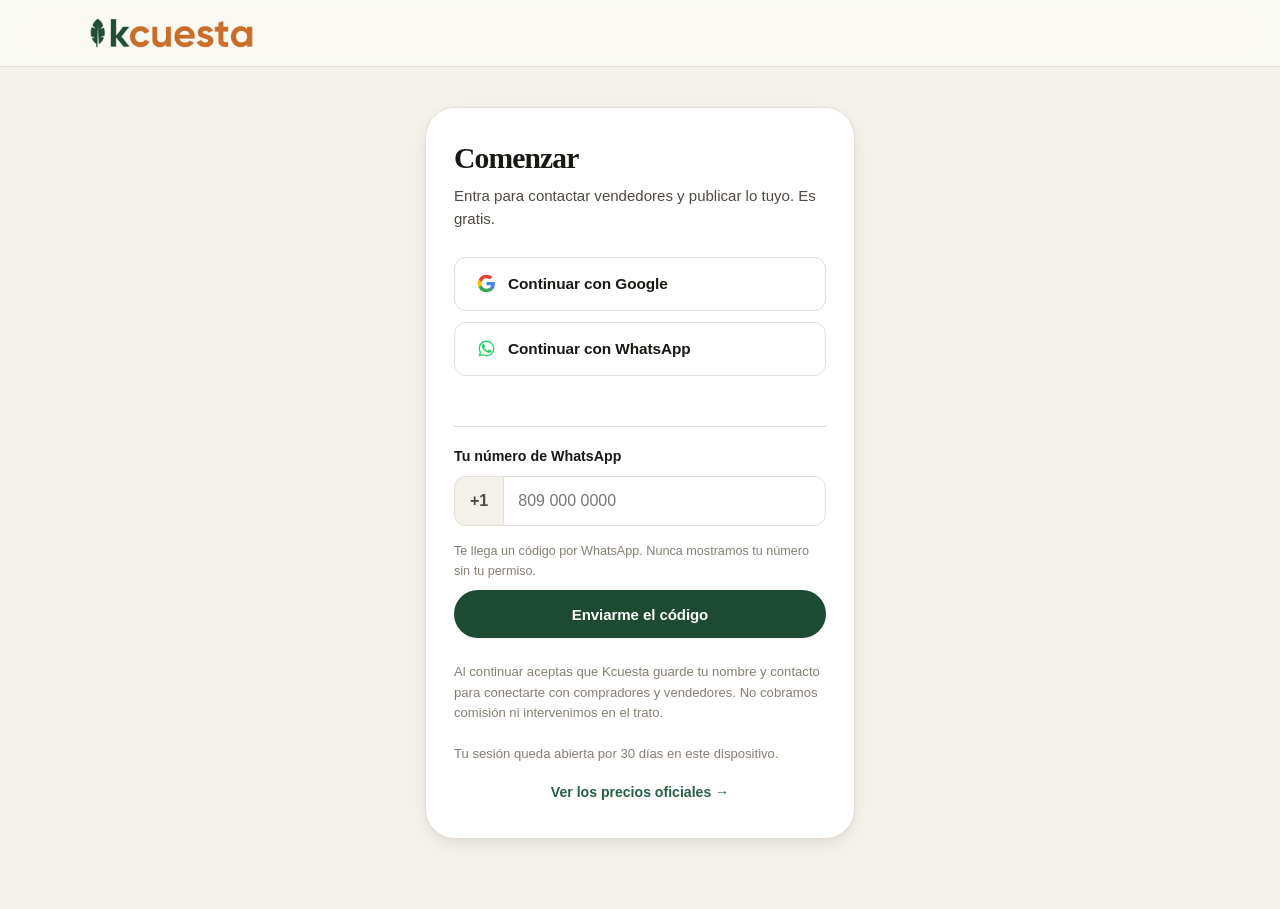
==== entrar.html @ c72ada1c "Quitar la insignia "Mejor precio", notas de estado y portada con el nuevo look INSIGNIA Fuera antes " ====
<!DOCTYPE html>
<html lang="es-DO">
<head>
<meta charset="utf-8">
<meta name="viewport" content="width=device-width, initial-scale=1">
<title>Entrar — Kcuesta</title>
<meta name="description" content="Entra a Kcuesta con Google o con tu WhatsApp.">
<meta name="robots" content="noindex">
<link rel="icon" type="image/png" sizes="32x32" href="assets/brand/icono-32.png">
<link rel="icon" type="image/png" sizes="192x192" href="assets/brand/icono-192.png">
<link rel="apple-touch-icon" sizes="180x180" href="assets/brand/icono-180.png">
<link rel="manifest" href="manifest.json">
<meta name="theme-color" content="#1D4A33">
<meta property="og:image" content="https://kcuesta.com/assets/brand/og.jpg">
<meta property="og:image:width" content="1200">
<meta property="og:image:height" content="630">
<meta property="og:url" content="https://kcuesta.com/">
<meta name="twitter:card" content="summary_large_image">
<link rel="stylesheet" href="assets/css/kcuesta.css?v=5">
</head>
<body class="pag-entrar">

<header class="barra">
  <div class="env barra-in">
    <a href="index.html" class="marca"><img src="assets/brand/logo.png" alt="Kcuesta" width="168" height="34"></a>
  </div>
</header>

<main class="entrar-env">

  <div class="entrar-caja">
    <h1>Comenzar</h1>
    <p class="entrar-sub">Entra para contactar vendedores y publicar lo tuyo. Es gratis.</p>

    <div class="entrar-botones">
      <button class="boton prov prov-google" id="btn-google">
        <svg viewBox="0 0 24 24" width="19" height="19" aria-hidden="true">
          <path fill="#4285F4" d="M22.56 12.25c0-.78-.07-1.53-.2-2.25H12v4.26h5.92a5.06 5.06 0 0 1-2.2 3.32v2.76h3.57c2.08-1.92 3.27-4.74 3.27-8.09z"/>
          <path fill="#34A853" d="M12 23c2.97 0 5.46-.98 7.28-2.66l-3.57-2.76c-.98.66-2.23 1.06-3.71 1.06-2.86 0-5.29-1.93-6.16-4.53H2.18v2.84A11 11 0 0 0 12 23z"/>
          <path fill="#FBBC05" d="M5.84 14.11a6.6 6.6 0 0 1 0-4.22V7.05H2.18a11 11 0 0 0 0 9.9l3.66-2.84z"/>
          <path fill="#EA4335" d="M12 5.38c1.62 0 3.06.56 4.21 1.64l3.15-3.15C17.45 2.09 14.97 1 12 1 7.7 1 3.99 3.47 2.18 7.05l3.66 2.84C6.71 7.31 9.14 5.38 12 5.38z"/>
        </svg>
        Continuar con Google
      </button>

      <button class="boton prov prov-wa" id="btn-wa">
        <svg viewBox="0 0 24 24" width="19" height="19" aria-hidden="true" fill="#25D366">
          <path d="M17.47 14.38c-.3-.15-1.75-.86-2.02-.96-.27-.1-.47-.15-.67.15-.2.3-.77.96-.94 1.16-.17.2-.35.22-.64.07-.3-.15-1.25-.46-2.38-1.47-.88-.78-1.47-1.75-1.65-2.05-.17-.3-.02-.46.13-.6.13-.14.3-.35.45-.52.15-.17.2-.3.3-.5.1-.2.05-.37-.02-.52-.08-.15-.67-1.6-.92-2.2-.24-.58-.49-.5-.67-.51h-.57c-.2 0-.52.07-.79.37-.27.3-1.04 1.01-1.04 2.470 0 1.45 1.06 2.86 1.21 3.06.15.2 2.1 3.2 5.08 4.49.71.3 1.26.49 1.69.63.71.22 1.36.19 1.87.12.57-.09 1.75-.72 2-1.41.25-.7.25-1.29.17-1.42-.07-.13-.27-.2-.57-.35z"/>
          <path d="M12.04 2C6.58 2 2.13 6.45 2.13 11.91c0 1.75.46 3.46 1.32 4.96L2 22l5.25-1.38a9.86 9.86 0 0 0 4.79 1.22h.01c5.46 0 9.91-4.45 9.91-9.91 0-2.65-1.03-5.14-2.9-7.01A9.82 9.82 0 0 0 12.04 2zm0 18.13h-.01a8.2 8.2 0 0 1-4.18-1.15l-.3-.18-3.12.82.83-3.04-.2-.31a8.19 8.19 0 0 1-1.26-4.36c0-4.54 3.7-8.23 8.24-8.23a8.18 8.18 0 0 1 5.82 2.41 8.18 8.18 0 0 1 2.41 5.83c0 4.54-3.7 8.23-8.23 8.23z"/>
        </svg>
        Continuar con WhatsApp
      </button>
    </div>

    <p class="entrar-estado" id="estado" role="status"></p>

    <!-- Paso 2: número (solo aparece si WhatsApp está habilitado) -->
    <form class="wa-paso" id="wa-paso" hidden>
      <label for="wa-num">Tu número de WhatsApp</label>
      <div class="wa-num">
        <span class="wa-pre">+1</span>
        <input type="tel" id="wa-num" inputmode="tel" placeholder="809 000 0000" autocomplete="tel">
      </div>
      <p class="ayuda">Te llega un código por WhatsApp. Nunca mostramos tu número sin tu permiso.</p>
      <button class="boton" type="submit">Enviarme el código</button>
    </form>

    <p class="entrar-legal silencio">
      Al continuar aceptas que Kcuesta guarde tu nombre y contacto para conectarte con
      compradores y vendedores. No cobramos comisión ni intervenimos en el trato.
      <br><br>
      Tu sesión queda abierta por 30 días en este dispositivo.
    </p>

    <p class="entrar-volver">
      <a href="precios.html">Ver los precios oficiales →</a>
    </p>
  </div>

</main>

<script src="assets/js/config.js?v=5"></script>
<script src="assets/js/auth.js?v=5"></script>
</body>
</html>
---- assets/css/kcuesta.css ----
/* ============================================================
   Kcuesta — sistema de diseño
   Claro y terroso. Verde y naranja, como la marca.
   Mobile-first. Sin dependencias ni fuentes remotas:
   la página tiene que abrir a 384 Kbps.
   ============================================================ */

:root {
  /* --- Verdes: bosque cálido, no verde de gobierno --- */
  --verde-950: #10281C;
  --verde-900: #163826;
  --verde-800: #1D4A33;
  --verde-700: #256045;
  --verde-600: #2F7A57;
  --verde-500: #479C71;
  --verde-200: #BFE0CD;
  --verde-100: #DCEFE4;
  --verde-50:  #EFF7F1;

  /* --- Naranja de la marca: barro cocido, cálido --- */
  --naranja-700: #A8511A;
  --naranja-600: #C86A22;
  --naranja-500: #E2822F;
  --naranja-300: #F3BC85;
  --naranja-100: #FBEBD9;
  --naranja-50:  #FDF5EC;

  /* --- Tierra / neutros cálidos (nada de gris azulado) --- */
  --hueso:   #FBFAF6;
  --arena:   #F4F1EA;
  --arena-2: #EAE5DA;
  --linea:   #E4DFD3;
  --linea-2: #D6CFBF;
  --tinta:   #1A1814;
  --tinta-2: #4E4941;
  --tinta-3: #857E72;

  /* --- Señales de precio --- */
  --sube: #B4402F;   --sube-bg: #FBEAE7;
  --baja: #26794F;   --baja-bg: #E4F2EA;
  --neutro: #7A736A; --neutro-bg: #F0ECE4;

  --fondo: var(--hueso);
  --carta: #FFFFFF;

  /* --- Radios y sombras: suaves, profundidad por capas --- */
  --r-xs: 8px;  --r-sm: 12px;  --r: 16px;  --r-lg: 22px;  --r-xl: 30px;
  --s-1: 0 1px 2px rgba(26,24,20,.05), 0 1px 3px rgba(26,24,20,.04);
  --s-2: 0 2px 4px rgba(26,24,20,.04), 0 6px 16px rgba(26,24,20,.06);
  --s-3: 0 4px 8px rgba(26,24,20,.05), 0 16px 40px rgba(26,24,20,.10);

  /* --- Tipografía: serif de sistema para títulos, cálida y sin descargas --- */
  --display: ui-serif, 'Iowan Old Style', 'Palatino Linotype', Palatino, Georgia, serif;
  --texto: -apple-system, BlinkMacSystemFont, 'Segoe UI', Roboto, 'Helvetica Neue', Arial, sans-serif;

  --ancho: 1180px;
}

* { box-sizing: border-box; }
html { -webkit-text-size-adjust: 100%; scroll-behavior: smooth; }

body {
  margin: 0;
  font-family: var(--texto);
  background: var(--fondo);
  color: var(--tinta);
  font-size: 16px;
  line-height: 1.55;
  -webkit-font-smoothing: antialiased;
  -moz-osx-font-smoothing: grayscale;
}

img { max-width: 100%; display: block; }
a { color: inherit; }
::selection { background: var(--naranja-100); }

/* El relleno lateral vive en una variable para que los carruseles que
   sangran hasta el borde (las pastillas del mercado) lo compensen exacto
   en cualquier ancho, sin repetir el número en cada media query. */
:root { --env-pad: 20px; }
@media (min-width: 760px) { :root { --env-pad: 32px; } }

.env { width: 100%; max-width: var(--ancho); margin: 0 auto;
  padding: 0 var(--env-pad); }

/* ---------- Tipografía ---------- */
h1, h2, h3 { font-family: var(--display); font-weight: 600; line-height: 1.12;
  letter-spacing: -.018em; margin: 0 0 .45em; }
h1 { font-size: clamp(2.1rem, 6.4vw, 3.9rem); letter-spacing: -.03em; }
h2 { font-size: clamp(1.4rem, 3.6vw, 2.15rem); }
h3 { font-size: 1.08rem; font-family: var(--texto); font-weight: 700; letter-spacing: -.01em; }
h4 { font-family: var(--texto); font-weight: 700; font-size: .95rem; margin: 0 0 .4em; }
p  { margin: 0 0 1em; }
.silencio { color: var(--tinta-3); font-size: .82rem; line-height: 1.5; }
.cifra { font-variant-numeric: tabular-nums; font-feature-settings: 'tnum'; }
.sobretitulo { font-family: var(--texto); text-transform: uppercase; letter-spacing: .13em;
  font-size: .7rem; font-weight: 750; color: var(--verde-600); margin: 0 0 12px; }

/* ---------- Botones ---------- */
.boton {
  display: inline-flex; align-items: center; justify-content: center; gap: 8px;
  min-height: 48px; padding: 0 22px;
  border-radius: 999px; border: 1.5px solid transparent;
  font-family: var(--texto); font-size: .94rem; font-weight: 650; letter-spacing: -.005em;
  cursor: pointer; text-decoration: none; width: 100%;
  background: var(--verde-800); color: #fff;
  transition: transform .14s ease, box-shadow .14s ease, background .14s ease;
  box-shadow: var(--s-1);
}
.boton:hover { background: var(--verde-700); transform: translateY(-1px); box-shadow: var(--s-2); }
.boton:active { transform: translateY(0); }
.boton.fantasma { background: transparent; color: var(--verde-800);
  border-color: var(--linea-2); box-shadow: none; }
.boton.fantasma:hover { background: var(--carta); border-color: var(--verde-500); }
.boton.naranja { background: var(--naranja-600); }
.boton.naranja:hover { background: var(--naranja-700); }
.boton.grande { min-height: 56px; font-size: 1.02rem; padding: 0 34px; }

/* ---------- Cabecera ---------- */
.barra {
  position: sticky; top: 0; z-index: 50;
  background: rgba(251,250,246,.82);
  backdrop-filter: saturate(180%) blur(14px);
  -webkit-backdrop-filter: saturate(180%) blur(14px);
  border-bottom: 1px solid var(--linea);
}
.barra-in { display: flex; align-items: center; gap: 18px; height: 66px; }
/* La marca ahora es imagen; se escala por altura para no deformarse */
.marca { display: flex; align-items: center; text-decoration: none; flex: 0 0 auto; }
.marca img { height: 30px; width: auto; display: block; }
@media (min-width: 760px) { .marca img { height: 34px; } }
@media (max-width: 340px) { .marca img { height: 26px; } }
.nav-esc { display: none; gap: 24px; margin-left: 10px; }
.nav-esc a { text-decoration: none; font-size: .92rem; font-weight: 550; color: var(--tinta-2);
  padding: 6px 0; border-bottom: 2px solid transparent; }
.nav-esc a.on, .nav-esc a:hover { color: var(--verde-800); border-bottom-color: var(--naranja-500); }
.btn-pub, .btn-entrar { display: inline-flex; width: auto; margin-left: auto;
  min-height: 44px; padding: 0 20px; font-size: .89rem; }
@media (min-width: 880px) { .nav-esc { display: flex; } }

/* ---------- Sesión ---------- */
.sesion-env { margin-left: auto; display: flex; align-items: center; }
.sesion-yo { display: flex; align-items: center; gap: 9px; text-decoration: none;
  padding: 5px 14px 5px 5px; border-radius: 999px; border: 1px solid var(--linea);
  background: var(--carta); min-height: 44px; transition: border-color .14s ease; }
.sesion-yo:hover { border-color: var(--verde-500); }
.sesion-ini { width: 32px; height: 32px; border-radius: 50%; flex: 0 0 auto;
  background: linear-gradient(135deg, var(--verde-700), var(--verde-500));
  color: #fff; display: grid; place-items: center; font-weight: 700; font-size: .85rem; }
.sesion-n { font-weight: 600; font-size: .87rem; max-width: 11ch;
  overflow: hidden; text-overflow: ellipsis; white-space: nowrap; }
.salir { font-family: inherit; font-size: .82rem; font-weight: 600; color: var(--tinta-3);
  background: none; border: none; cursor: pointer; padding: 12px 4px; min-height: 44px; }
.salir:hover { color: var(--sube); }

/* ---------- Cintillo de precios ---------- */
.cintillo { background: var(--verde-950); color: #fff; overflow: hidden;
  position: relative; --vel: 60s; }
.cintillo::before, .cintillo::after { content: ''; position: absolute; top: 0; bottom: 0;
  width: 48px; z-index: 2; pointer-events: none; }
.cintillo::before { left: 0;  background: linear-gradient(90deg, var(--verde-950), transparent); }
.cintillo::after  { right: 0; background: linear-gradient(270deg, var(--verde-950), transparent); }
.cintillo-in { display: flex; width: max-content; padding: 11px 0;
  animation: correr var(--vel) linear infinite; will-change: transform; }
.cinta-grupo { display: flex; gap: 30px; padding: 0 15px; }
@keyframes correr { from { transform: translate3d(0,0,0); } to { transform: translate3d(-50%,0,0); } }
.cintillo:hover .cintillo-in, .cintillo:focus-within .cintillo-in,
.cintillo.quieto .cintillo-in { animation-play-state: paused; }
.tick { display: flex; align-items: baseline; gap: 8px; white-space: nowrap; font-size: .82rem; }
.tick b { font-weight: 550; color: rgba(255,255,255,.72); font-size: .78rem; }
.tick .v { font-weight: 700; }
.tick .silencio { color: rgba(255,255,255,.45); font-size: .72rem; }
.tick .d { font-size: .74rem; font-weight: 700; }
.d.up { color: #F5A099; } .d.down { color: #86DDB0; } .d.flat { color: rgba(255,255,255,.4); }

/* ---------- Insignias ---------- */
.chip { display: inline-flex; align-items: center; gap: 5px; padding: 4px 11px;
  border-radius: 999px; font-size: .73rem; font-weight: 650; line-height: 1.5;
  background: var(--neutro-bg); color: var(--neutro); }
.chip.baja { background: var(--baja-bg); color: var(--baja); }
.chip.sube { background: var(--sube-bg); color: var(--sube); }
.chip.verificado { background: var(--verde-100); color: var(--verde-700); }

/* ---------- PORTADA ---------- */
.portada { padding: 40px 0 26px; position: relative; }
.portada-in { display: grid; gap: 40px; grid-template-columns: 1fr; align-items: center; }
@media (min-width: 940px) {
  .portada { padding: 76px 0 66px; }
  .portada-in { grid-template-columns: 1.02fr .98fr; gap: 62px; }
}
.portada h1 { margin-bottom: .24em; }
.portada h1 em { font-style: normal; color: var(--naranja-600); }
.portada-sub { font-size: 1.1rem; color: var(--tinta-2); max-width: 30em; margin: 0 0 30px; }
.portada-acc { display: flex; flex-wrap: wrap; gap: 14px; align-items: center; }
.portada-acc .boton { width: auto; }
.portada-acc-centro { justify-content: center; }
.portada-nota { margin-top: 18px; }
.enlace-suave { font-size: .92rem; font-weight: 600; color: var(--verde-700);
  text-decoration: none; border-bottom: 1.5px solid var(--verde-200); padding-bottom: 2px; }
.enlace-suave:hover { border-bottom-color: var(--verde-600); }

.portada-foto { position: relative; }
.portada-foto img { width: 100%; height: auto; aspect-ratio: 5/4; object-fit: cover;
  border-radius: var(--r-xl); box-shadow: var(--s-3); }
.portada-tarjeta { position: absolute; left: 16px; right: 16px; bottom: -24px;
  background: var(--carta); border: 1px solid var(--linea); border-radius: var(--r);
  padding: 16px 18px; box-shadow: var(--s-3); }
@media (min-width: 620px) { .portada-tarjeta { right: auto; min-width: 300px; left: -20px; } }
.pt-tit { font-weight: 650; font-size: .9rem; color: var(--tinta-2); }
.pt-precio { font-family: var(--display); font-size: 1.8rem; font-weight: 600;
  letter-spacing: -.03em; line-height: 1.1; margin: 3px 0 2px; }
.pt-unidad { font-size: .77rem; color: var(--tinta-3); }
.pt-delta { display: inline-flex; margin-top: 10px; font-size: .8rem; font-weight: 700;
  color: var(--baja); background: var(--baja-bg); padding: 4px 12px; border-radius: 999px; }
.pt-ref { font-size: .74rem; color: var(--tinta-3); margin-top: 8px; }

/* ---------- Tres puntos ---------- */
.tres-puntos { padding: 60px 0; background: var(--arena); border-top: 1px solid var(--linea); }
.tres-col { display: grid; gap: 18px; grid-template-columns: 1fr; }
@media (min-width: 800px) { .tres-col { grid-template-columns: repeat(3, 1fr); gap: 24px; } }
.punto { background: var(--carta); border: 1px solid var(--linea); border-radius: var(--r-lg);
  padding: 28px 26px; box-shadow: var(--s-1); }
.punto-ico { width: 48px; height: 48px; border-radius: 15px; display: grid; place-items: center;
  font-size: 1.4rem; background: var(--verde-50); border: 1px solid var(--verde-100);
  margin-bottom: 16px; }
.punto:nth-child(2) .punto-ico { background: var(--naranja-50); border-color: var(--naranja-100); }
.punto h2 { font-family: var(--texto); font-size: 1.07rem; font-weight: 700;
  letter-spacing: -.01em; margin-bottom: .38em; }
.punto p { font-size: .92rem; color: var(--tinta-2); margin: 0; }

/* ---------- Cierres ---------- */
.cierre-grande { padding: 72px 0 80px; text-align: center; }
.cierre-grande h2 { margin-bottom: .5em; }
.cierre-grande p { color: var(--tinta-2); margin-bottom: 28px; }
.cierre { text-align: center; padding: 48px 20px 42px; margin-top: 38px;
  border-top: 1px solid var(--linea); }
.cierre p { color: var(--tinta-2); max-width: 34em; margin: 0 auto 20px; }
.cierre .boton { margin: 0 auto; width: auto; }

/* ---------- Pie ---------- */
.pie { background: var(--verde-950); color: rgba(255,255,255,.72); padding: 42px 0 48px; }
.pie p { margin: 0 0 10px; font-size: .84rem; }
.pie strong { color: #fff; }
.pie .silencio { color: rgba(255,255,255,.5); }

/* ---------- Filtros ---------- */
.filtros { padding: 22px 0 16px; }

/* Las pastillas siempre se desplazaron de lado, pero con la barra oculta y
   el corte justo en el borde del contenedor parecían texto cortado: en un
   teléfono se leía "Frut…" y "Supermercados…" sin ninguna pista de que
   había más. Dos cambios lo arreglan:

   1. La fila SANGRA hasta el borde de la pantalla, así la última pastilla
      queda mordida a media vista, que es lo que dice "esto sigue".
   2. Un degradado a la derecha, que se apaga solo al llegar al final
      (animation-timeline: scroll, donde esté soportado).

   Sigue siendo una sola línea a propósito: envolverlas apilaba cuatro filas
   de pastillas antes del primer precio. */
.pastillas { display: flex; gap: 9px; overflow-x: auto; padding-bottom: 4px;
  scrollbar-width: none; margin-bottom: 12px;
  margin-inline: calc(-1 * var(--env-pad, 20px));
  padding-inline: var(--env-pad, 20px);
  scroll-padding-inline: var(--env-pad, 20px);
  -webkit-overflow-scrolling: touch; overscroll-behavior-x: contain;
  scroll-snap-type: x proximity;
  -webkit-mask-image: linear-gradient(90deg, #000 calc(100% - 34px), transparent);
          mask-image: linear-gradient(90deg, #000 calc(100% - 34px), transparent);
}
.pastillas > * { scroll-snap-align: start; }
.pastillas::-webkit-scrollbar { display: none; }

/* Cuando todo cabe, el degradado sobra y come el borde de la última
   pastilla. `scroll-driven` lo apaga al final del recorrido. */
@supports (animation-timeline: scroll(x)) {
  .pastillas { animation: destapar-fin linear both;
    animation-timeline: scroll(self inline);
    animation-range: contain; }
  @keyframes destapar-fin {
    to { -webkit-mask-image: linear-gradient(90deg, #000 100%, #000);
                 mask-image: linear-gradient(90deg, #000 100%, #000); }
  }
}

/* De 760px para arriba se envuelven en vez de desplazarse. En un teléfono
   arrastrar de lado es instintivo; con ratón no lo es, y encima la barra va
   oculta — ahí una pastilla cortada no invita a nada, solo parece rota. Y a
   ese ancho sobra sitio para ponerlas todas. */
@media (min-width: 760px) {
  .pastillas { flex-wrap: wrap; overflow: visible; row-gap: 9px;
    margin-inline: 0; padding-inline: 0;
    -webkit-mask-image: none; mask-image: none; animation: none; }
}
.pastilla { flex: 0 0 auto; font-family: inherit; font-size: .87rem; font-weight: 600;
  padding: 10px 18px; min-height: 44px; border-radius: 999px; cursor: pointer;
  border: 1px solid var(--linea); background: var(--carta); color: var(--tinta-2);
  transition: all .14s ease; }
.pastilla:hover { border-color: var(--verde-500); }
.pastilla.on { background: var(--verde-800); border-color: var(--verde-800); color: #fff; }
.filtro-fila { display: flex; align-items: center; flex-wrap: wrap; gap: 12px; row-gap: 10px; }
.cuenta { font-weight: 650; font-size: .92rem; flex: 0 0 auto; }
.filtro-ctrl { min-width: 0; flex: 1 1 auto; }
.filtro-ctrl select { width: 100%; max-width: 100%; min-height: 44px;
  font-family: inherit; font-size: .88rem; font-weight: 600; color: var(--tinta);
  padding: 9px 13px; border: 1px solid var(--linea); border-radius: 999px; background: var(--carta); }
@media (min-width: 540px) { .filtro-ctrl { flex: 0 0 auto; } .filtro-ctrl select { width: auto; } }
.info-chip { font-family: inherit; font-size: .82rem; font-weight: 600; color: var(--tinta-3);
  background: none; border: none; cursor: pointer; padding: 11px 2px; min-height: 44px;
  white-space: nowrap; }
.info-chip:hover { color: var(--verde-700); }

/* ---------- Tarjeta de anuncio ---------- */
.rejilla { display: grid; gap: 20px; grid-template-columns: 1fr; }
@media (min-width: 640px) { .rejilla { grid-template-columns: repeat(2, 1fr); } }
@media (min-width: 1000px) { .rejilla { grid-template-columns: repeat(3, 1fr); } }

.tarjeta { border: 1px solid var(--linea); border-radius: var(--r-lg); background: var(--carta);
  overflow: hidden; display: flex; flex-direction: column; box-shadow: var(--s-1);
  transition: box-shadow .18s ease, transform .18s ease, border-color .18s ease; }
.tarjeta:hover { box-shadow: var(--s-3); transform: translateY(-3px); border-color: var(--linea-2); }
.tarjeta-foto { position: relative; aspect-ratio: 4/3; background: var(--arena); overflow: hidden; }
.tarjeta-foto img { width: 100%; height: 100%; object-fit: cover;
  transition: transform .4s cubic-bezier(.2,.8,.2,1); }
.tarjeta:hover .tarjeta-foto img { transform: scale(1.04); }
.sin-foto { width: 100%; height: 100%; display: grid; place-items: center; background: var(--verde-50); }
.sin-foto span { font-family: var(--display); font-size: 2.8rem; color: var(--verde-500); opacity: .5; }
.flota { position: absolute; left: 12px; top: 12px; z-index: 2;
  background: rgba(255,255,255,.94); backdrop-filter: blur(6px); box-shadow: var(--s-1); }
.flota-d { left: auto; right: 12px; }
.tarjeta-cuerpo { padding: 16px 17px 18px; display: flex; flex-direction: column; gap: 11px; flex: 1; }
.tarjeta-tit { font-weight: 700; font-size: 1.03rem; letter-spacing: -.012em; line-height: 1.3; }
.tarjeta-meta { color: var(--tinta-2); font-size: .85rem; margin-top: 2px; }
.linea-meta { display: flex; flex-direction: column; gap: 4px; font-size: .82rem; color: var(--tinta-2); }

/* Dos niveles de precio */
.ancla { border-top: 1px solid var(--linea); padding-top: 12px; margin-top: auto; }
.nivel { padding: 7px 0; }
.nivel-mayor { border-bottom: 1px dashed var(--linea); padding-bottom: 10px; }
.nivel-et { display: block; font-size: .67rem; font-weight: 750; text-transform: uppercase;
  letter-spacing: .1em; color: var(--tinta-3); margin-bottom: 3px; }
.ancla-precio { display: flex; align-items: baseline; gap: 7px; }
.ancla-precio .n { font-family: var(--display); font-size: 1.62rem; font-weight: 600;
  letter-spacing: -.03em; line-height: 1.1; }
.ancla-precio .u { font-size: .8rem; color: var(--tinta-3); font-weight: 600; }
.delta { display: inline-flex; margin-top: 7px; font-size: .81rem; font-weight: 700;
  padding: 4px 11px; border-radius: 999px; background: var(--neutro-bg); color: var(--neutro); }
.delta.baja { background: var(--baja-bg); color: var(--baja); }
.delta.sube { background: var(--sube-bg); color: var(--sube); }
.nivel-detalle .det-linea { display: flex; align-items: baseline; gap: 6px; flex-wrap: wrap; }
.nivel-detalle .det-linea b { font-size: 1.06rem; font-weight: 700; letter-spacing: -.02em; }
.nivel-detalle .u { font-size: .8rem; color: var(--tinta-3); font-weight: 600; }
.det-sep { color: var(--linea-2); }
.det-min { font-size: .74rem; color: var(--tinta-3); }
.vacio-det .det-linea { font-size: .82rem; }
.ancla-ref { margin-top: 9px; font-size: .75rem; color: var(--tinta-3); }
.entrega { display: flex; flex-wrap: wrap; gap: 6px; }
.vend { border-top: 1px solid var(--linea); padding-top: 11px; }
.vend-n { font-weight: 650; font-size: .89rem; }
.acciones { display: grid; grid-template-columns: 1fr 1fr; gap: 9px; }
.acciones .boton { min-height: 44px; font-size: .87rem; padding: 0 12px; }

/* ---------- Escalera de precios ---------- */
.escalera { background: var(--carta); border: 1px solid var(--linea);
  border-radius: var(--r); padding: 6px 16px; }
.esc-fila { display: flex; justify-content: space-between; align-items: baseline; gap: 12px;
  padding: 11px 0; border-bottom: 1px solid var(--linea); font-size: .89rem; }
.esc-fila:last-of-type { border-bottom: none; }
.esc-fila span { color: var(--tinta-2); }
.esc-fila b { font-variant-numeric: tabular-nums; font-weight: 700; }
.esc-falta { color: var(--sube); background: var(--sube-bg); padding: 3px 11px;
  border-radius: 999px; font-size: .76rem; }
.esc-pie { margin: 12px 0 4px; }

/* ---------- Fuente / procedencia ---------- */
.fuente { display: flex; flex-wrap: wrap; align-items: center; gap: 8px; font-size: .78rem;
  color: var(--tinta-3); padding: 12px 15px; background: var(--arena);
  border: 1px solid var(--linea); border-radius: var(--r-sm); }
.fuente a { color: var(--verde-700); font-weight: 650; }

/* ---------- Aviso de prototipo ---------- */
.aviso-demo { background: var(--naranja-50); border-bottom: 1px solid var(--naranja-100);
  color: var(--naranja-700); font-size: .79rem; text-align: center; padding: 8px 16px; }

/* ---------- Barra inferior móvil ---------- */
.pie-nav { position: fixed; bottom: 0; left: 0; right: 0; z-index: 60; display: flex;
  background: rgba(255,255,255,.96); backdrop-filter: blur(14px);
  border-top: 1px solid var(--linea); padding-bottom: env(safe-area-inset-bottom); }
.pie-nav a { flex: 1; text-align: center; padding: 9px 4px 8px; font-size: .67rem;
  font-weight: 600; color: var(--tinta-3); text-decoration: none; }
.pie-nav a.on { color: var(--verde-800); }
.pie-nav .ico { display: block; font-size: 1.2rem; margin-bottom: 2px; }
@media (min-width: 880px) { .pie-nav { display: none; } }
body.con-pie { padding-bottom: 64px; }
@media (min-width: 880px) { body.con-pie { padding-bottom: 0; } }

/* ---------- Estado vacío ---------- */
.vacio { border: 1.5px dashed var(--linea-2); border-radius: var(--r-lg);
  padding: 38px 24px; text-align: center; background: var(--arena); }

/* ---------- Tarjeta de rubro (comparación de precios) ----------
   Una tarjeta por rubro, no por oferta: 147 ofertas eran 43 rubros y la
   lista plana repetía "Ají" trece veces seguidas.

   La cabecera entera es el control de <summary>, no una flechita: a 56px de
   alto cumple de sobra el mínimo de 24px de la WCAG 2.5.8 y los 44pt de
   Apple, y se alcanza con el pulgar de una mano. La flecha va a la derecha
   pero no es el objetivo tocable.                                          */
.rejilla:has(.rubro) { display: block; }

.rubro { background: var(--carta); border: 1px solid var(--linea);
  border-radius: var(--r-lg); margin-bottom: 10px; overflow: hidden; }
.rubro details > summary { list-style: none; cursor: pointer; }
.rubro details > summary::-webkit-details-marker { display: none; }
.rubro summary:focus-visible { outline: 2px solid var(--verde-600); outline-offset: -2px; }

/* Dos filas: producto + precio arriba, la referencia mayorista a todo el
   ancho abajo. Antes la referencia peleaba por la columna de texto, la
   dejaba en 111px y la cabecera se estiraba a 218px en un teléfono. */
/* El tamaño es un punto medio buscado a propósito: la foto de 52px hacía
   caber muchas tarjetas de un vistazo pero el producto casi no se veía, y
   agrandarla hasta una tarjeta por pantalla mataba la comparación, que es
   para lo que se agrupó. A 68px se distingue el producto y siguen entrando
   cuatro o cinco rubros en un teléfono. */
.rb-cab { display: grid; position: relative;
  grid-template-columns: 68px 1fr auto;
  grid-template-areas: "foto txt precio" "ref ref ref";
  gap: 6px 13px; align-items: center; padding: 14px 16px; min-height: 68px; }
.rb-foto { grid-area: foto; }
.rb-txt { grid-area: txt; }
.rb-precio { grid-area: precio; }
.rb-ref { grid-area: ref; }
.rubro details[open] .rb-cab { border-bottom: 1px solid var(--linea);
  background: var(--verde-50); }

.rb-foto { width: 68px; height: 68px; border-radius: 10px; overflow: hidden;
  background: var(--arena); flex: none; }
.rb-foto img { width: 100%; height: 100%; object-fit: cover; display: block; }
.rb-foto .sin-foto { width: 100%; height: 100%; display: grid; place-items: center;
  font-weight: 800; color: var(--tinta-3); }

.rb-txt { min-width: 0; }
.rb-nom { font-weight: 700; line-height: 1.2; font-size: 1.04rem;
  letter-spacing: -.01em; }
.rb-meta { font-size: .79rem; color: var(--tinta-3); margin-top: 3px; }
.rb-ref { font-size: .74rem; color: var(--tinta-3); margin-top: 3px;
  display: flex; flex-wrap: wrap; gap: 5px; align-items: center; }

/* El signo y la palabra cargan el significado; el color solo refuerza.
   Un "+83%" en rojo tiene que leerse igual sin ver el rojo (WCAG 1.4.1). */
.marca { font-weight: 700; padding: 1px 6px; border-radius: 999px; font-size: .7rem; }
.marca.sube { background: var(--sube-bg); color: var(--sube); }
.marca.baja { background: var(--baja-bg); color: var(--baja); }

.rb-precio { text-align: right; font-weight: 750; line-height: 1.15; white-space: nowrap; }
.rb-precio .cifra { font-size: 1.18rem; letter-spacing: -.02em; }
.rb-u { display: block; font-size: .68rem; color: var(--tinta-3); font-weight: 400; }

/* La flecha se saca del flujo: solo indica estado. El objetivo tocable es
   la cabecera entera, no ella. */
.rb-flecha { position: absolute; right: 10px; bottom: 10px;
  color: var(--tinta-3); font-size: .72rem; transition: transform .15s ease; }
.rubro details[open] .rb-flecha { transform: rotate(180deg); }

.rb-lista { list-style: none; margin: 0; padding: 0; }
.rb-fila { display: grid; grid-template-columns: 1fr auto; gap: 4px 12px;
  padding: 10px 14px; border-bottom: 1px solid var(--linea); align-items: center; }
.rb-fila:last-child { border-bottom: none; }
.rb-cadena { min-width: 0; }
.rb-cadena b { font-size: .87rem; }
.rb-desc { display: block; font-size: .73rem; overflow: hidden;
  text-overflow: ellipsis; white-space: nowrap; }
.rb-cifras { text-align: right; white-space: nowrap; }
.rb-p { font-weight: 700; }
/* Aquí vivía .rb-mejor, la insignia de "Mejor precio". Se quitó a
   propósito: premiar al más barato es la guerra de precios convertida en
   trofeo, y esta misma lista va a traer productores. Ver ESCALA.md.
   La lista sigue ordenada de menor a mayor, así que quien busca el más
   barato lo tiene de primero sin que el sitio premie rebajar. */

/* Entre cadenas la diferencia es de RD$4 a RD$25: en pesos dice algo, en
   porcentaje sería ruido. El % se reserva para el mayorista. */
.rb-dif { display: block; font-size: .68rem; color: var(--tinta-3); }
.rb-ir { grid-column: 1 / -1; justify-self: start; font-size: .78rem;
  color: var(--verde-700); text-decoration: none; font-weight: 650; padding: 2px 0; }
.rb-ir:hover { text-decoration: underline; }
.rb-pie { padding: 9px 14px; font-size: .72rem; background: var(--arena); }

/* En la tarjeta de una sola tienda el enlace va en la cabecera, alineado
   con la referencia mayorista de la segunda fila. */
.rubro-sola .rb-cab { grid-template-areas: "foto txt precio" "ref ref ir"; }
.rubro-sola .rb-ir { grid-area: ir; justify-self: end; }
.pastillas.cadenas { margin-top: 6px; }
.pastilla.chica { font-size: .76rem; padding: 5px 11px; }

@media (min-width: 700px) {
  .rb-fila { grid-template-columns: 1fr auto auto; }
  .rb-ir { grid-column: auto; justify-self: end; }
}

/* ---------- Lista de precios ----------
   Antes era una <table> de siete columnas con min-width:540px dentro de un
   contenedor con overflow-x. En un teléfono eso obliga a arrastrar la tabla
   de lado para leer el precio de supermercado, que es media razón por la que
   alguien entra a esta página.

   Ahora cada rubro es una tarjeta: los cuatro niveles de precio caen en una
   rejilla 2×2 en pantalla chica y se alinean en fila a partir de 760px, de
   modo que en escritorio se sigue leyendo como una tabla. Sin scroll lateral
   en ningún ancho.                                                          */
.lista-precios { border: 1px solid var(--linea); border-radius: var(--r-lg);
  background: var(--carta); overflow: hidden; }

.lp-cab { display: none; }

.lp-fila { padding: 14px 15px; border-bottom: 1px solid var(--linea); }
.lp-fila:last-child { border-bottom: none; }
.lp-fila:hover { background: var(--verde-50); }

.lp-enc { display: flex; align-items: flex-start; justify-content: space-between;
  gap: 10px; margin-bottom: 11px; }
.lp-nom { font-weight: 700; line-height: 1.25; }
.lp-sub { font-size: .78rem; color: var(--tinta-3); margin-top: 2px; }

.lp-niveles { display: grid; grid-template-columns: repeat(2, 1fr); gap: 1px;
  background: var(--linea); border: 1px solid var(--linea);
  border-radius: 8px; overflow: hidden; }
.lp-nivel { background: var(--carta); padding: 8px 10px; min-width: 0; }
.lp-et { display: block; font-size: .62rem; text-transform: uppercase;
  letter-spacing: .08em; color: var(--tinta-3); font-weight: 750; margin-bottom: 2px; }
.lp-val { font-size: .92rem; font-weight: 650; overflow-wrap: anywhere; }
.lp-val .silencio { font-weight: 400; }
.lp-u { display: block; font-size: .7rem; color: var(--tinta-3); font-weight: 400; }

/* El cambio semanal se dibuja dos veces y solo una se muestra: pegado al
   nombre en tarjeta, en su propia columna en fila. Sale más barato que
   mover un nodo con JS al cambiar de ancho. */
.lp-cambio { display: none; }
.lp-cambio-movil { flex: none; }

@media (min-width: 760px) {
  .lp-cab { display: grid; grid-template-columns: 2.1fr repeat(4, 1fr) .85fr;
    gap: 14px; padding: 12px 16px; background: var(--arena);
    border-bottom: 1px solid var(--linea); }
  .lp-cab span { font-size: .68rem; text-transform: uppercase; letter-spacing: .09em;
    color: var(--tinta-3); font-weight: 750; }
  .lp-cab .der { text-align: right; }

  .lp-fila { display: grid; grid-template-columns: 2.1fr repeat(4, 1fr) .85fr;
    gap: 14px; align-items: center; padding: 12px 16px; }
  .lp-enc { display: block; margin: 0; }
  /* display:contents sube las cuatro celdas a la rejilla de la fila, así se
     alinean con el encabezado sin duplicar el marcado por breakpoint. */
  .lp-niveles { display: contents; }
  .lp-nivel { background: none; padding: 0; text-align: right; border: none; }
  .lp-et { display: none; }          /* en fila, el encabezado ya rotula */
  .lp-cambio { display: block; text-align: right; }
  .lp-cambio-movil { display: none; }
}
.nota-metodo { margin: 34px 0; padding: 26px; background: var(--arena);
  border: 1px solid var(--linea); border-radius: var(--r-lg); }
.nota-metodo ul { margin: 0 0 14px; padding-left: 20px; }
.nota-metodo li { color: var(--tinta-2); font-size: .91rem; margin-bottom: 10px; }

/* ---------- Formularios ---------- */
.form { display: flex; flex-direction: column; gap: 20px; margin-bottom: 34px; }
.campo { display: flex; flex-direction: column; }
.campo-fila { display: grid; gap: 20px; grid-template-columns: 1fr; }
@media (min-width: 580px) { .campo-fila { grid-template-columns: 1fr 1fr; } }
.campo label { font-weight: 650; font-size: .9rem; margin-bottom: 7px; }
.campo input, .campo select, .campo textarea {
  font-family: inherit; font-size: 1rem; padding: 12px 14px; min-height: 48px;
  border: 1px solid var(--linea); border-radius: var(--r-sm); background: var(--carta);
  color: var(--tinta); width: 100%; transition: border-color .14s ease, box-shadow .14s ease; }
.campo input:focus, .campo select:focus, .campo textarea:focus {
  outline: none; border-color: var(--verde-500); box-shadow: 0 0 0 3px var(--verde-100); }
.campo input[readonly] { background: var(--arena); color: var(--tinta-2); }
.ayuda { font-size: .79rem; color: var(--tinta-3); margin: 7px 0 0; }
.opciones { display: flex; flex-wrap: wrap; gap: 9px; }
.opcion { font-family: inherit; font-size: .88rem; font-weight: 600; padding: 11px 18px;
  min-height: 44px; border: 1px solid var(--linea); border-radius: 999px;
  background: var(--carta); color: var(--tinta-2); cursor: pointer; transition: all .14s ease; }
.opcion:hover { border-color: var(--verde-500); }
.opcion.on { background: var(--verde-50); border-color: var(--verde-600); color: var(--verde-800); }
.precio-in { display: flex; }
.precio-pre { display: flex; align-items: center; padding: 0 15px; font-weight: 700;
  color: var(--tinta-2); background: var(--arena); border: 1px solid var(--linea);
  border-right: none; border-radius: var(--r-sm) 0 0 var(--r-sm); }
.precio-in input { border-radius: 0 var(--r-sm) var(--r-sm) 0; }
.ancla-vivo { margin-top: 14px; padding: 16px; background: var(--arena);
  border: 1px solid var(--linea); border-radius: var(--r-sm); }
.av-fila { display: flex; justify-content: space-between; align-items: baseline; gap: 12px;
  font-size: .88rem; padding: 4px 0; }
.av-fila span { color: var(--tinta-2); }
.av-delta { font-size: 1.06rem; font-weight: 750; letter-spacing: -.015em; margin-top: 10px;
  color: var(--neutro); }
.av-delta.baja { color: var(--baja); } .av-delta.sube { color: var(--sube); }

/* ---------- Página de entrada ---------- */
.pag-entrar { background: var(--arena); }
.entrar-env { display: grid; place-items: center; padding: 40px 20px 70px; min-height: 74vh; }
.entrar-caja { width: 100%; max-width: 430px; background: var(--carta);
  border: 1px solid var(--linea); border-radius: var(--r-xl); padding: 34px 28px;
  box-shadow: var(--s-2); }
.entrar-caja h1 { font-size: 1.85rem; margin-bottom: .3em; }
.entrar-sub { color: var(--tinta-2); font-size: .94rem; margin: 0 0 26px; }
.entrar-botones { display: grid; gap: 11px; }
.prov { background: var(--carta); color: var(--tinta); border: 1.5px solid var(--linea);
  justify-content: flex-start; gap: 12px; min-height: 54px; font-size: .96rem;
  border-radius: var(--r-sm); box-shadow: none; }
.prov:hover { background: var(--arena); border-color: var(--linea-2); transform: none; }
.prov svg { flex: 0 0 auto; }
.prov-wa:hover { border-color: #25D366; background: #F3FCF6; }
.entrar-estado { font-size: .86rem; color: var(--verde-700); margin: 16px 0 0; min-height: 1.2em; }
.entrar-estado.malo { color: var(--sube); }
.wa-paso { margin-top: 18px; padding-top: 18px; border-top: 1px solid var(--linea);
  display: grid; gap: 9px; }
.wa-paso label { font-weight: 650; font-size: .89rem; }
.wa-num { display: flex; }
.wa-pre { display: flex; align-items: center; padding: 0 15px; font-weight: 700;
  color: var(--tinta-2); background: var(--arena); border: 1px solid var(--linea);
  border-right: none; border-radius: var(--r-sm) 0 0 var(--r-sm); }
.wa-num input { flex: 1; min-width: 0; font-family: inherit; font-size: 1rem; padding: 12px 14px;
  min-height: 50px; border: 1px solid var(--linea); border-radius: 0 var(--r-sm) var(--r-sm) 0; }
.wa-num input:focus { outline: none; border-color: var(--verde-500);
  box-shadow: 0 0 0 3px var(--verde-100); }
.entrar-legal { margin: 24px 0 0; line-height: 1.55; }
.entrar-volver { margin: 18px 0 0; text-align: center; font-size: .88rem; }
.entrar-volver a { color: var(--verde-700); font-weight: 650; text-decoration: none; }

/* ---------- Mi cuenta ---------- */
.pag-perfil { background: var(--arena); }
.perfil-cab { display: flex; align-items: center; gap: 16px; padding: 30px 0 10px; }
.perfil-avatar { width: 62px; height: 62px; border-radius: 50%; flex: 0 0 auto;
  background: linear-gradient(135deg, var(--verde-700), var(--verde-500));
  color: #fff; display: grid; place-items: center; font-size: 1.6rem; font-weight: 700;
  box-shadow: var(--s-1); }
.perfil-cab h1 { font-size: 1.5rem; margin: 0 0 3px; }
.pag-perfil .form { background: var(--carta); border: 1px solid var(--linea);
  border-radius: var(--r-lg); padding: 26px; box-shadow: var(--s-1); }
.aviso-completar { background: var(--naranja-50); border: 1px solid var(--naranja-100);
  color: var(--naranja-700); border-radius: var(--r-sm); padding: 14px 16px;
  font-size: .88rem; margin: 16px 0; }
.solo-vendedor { border-top: 1px dashed var(--linea); padding-top: 18px; margin-top: 4px; }
.perfil-pie { background: var(--carta); border: 1px solid var(--linea);
  border-radius: var(--r-lg); padding: 22px 24px; margin: 18px 0 34px; box-shadow: var(--s-1); }
.perfil-dato { display: flex; justify-content: space-between; align-items: baseline; gap: 12px;
  padding: 9px 0; border-bottom: 1px solid var(--linea); font-size: .9rem; }
.perfil-pie .boton { margin-top: 18px; }

/* ---------- Diálogos / hoja inferior ---------- */
.modal { border: none; border-radius: var(--r-lg); padding: 26px; max-width: 470px;
  width: calc(100% - 32px); box-shadow: var(--s-3); background: var(--carta); color: var(--tinta); }
.modal::backdrop { background: rgba(26,24,20,.45); backdrop-filter: blur(3px); }
.modal-msg { width: 100%; font-family: inherit; font-size: .92rem; padding: 12px;
  border: 1px solid var(--linea); border-radius: var(--r-sm); resize: vertical; margin: 10px 0 14px; }
.modal-acc { display: grid; gap: 9px; }
@media (min-width: 470px) { .modal-acc { grid-template-columns: 1fr auto; } }
.hoja { max-width: 500px; }
.hoja h4 { margin: 20px 0 .45em; }
.hoja .escalera { margin: 14px 0; }
.hoja-barra { width: 40px; height: 4px; border-radius: 99px; background: var(--linea-2);
  margin: 0 auto 16px; }
.hoja .boton { margin-top: 18px; }
@media (max-width: 559px) {
  .hoja { position: fixed; bottom: 0; left: 0; right: 0; top: auto; margin: 0;
    width: 100%; max-width: 100%; max-height: 88vh; overflow-y: auto;
    border-radius: var(--r-xl) var(--r-xl) 0 0; padding: 16px 20px 30px; }
}
@media (min-width: 560px) { .hoja-barra { display: none; } }

/* ---------- Accesibilidad ---------- */
.sr { position: absolute; width: 1px; height: 1px; overflow: hidden;
  clip: rect(0 0 0 0); white-space: nowrap; }
:focus-visible { outline: 2px solid var(--verde-600); outline-offset: 2px; border-radius: 4px; }
h1, h2, h3, .tarjeta-tit, .pt-tit { overflow-wrap: break-word; }
html, body { max-width: 100%; overflow-x: hidden; }

@media (prefers-reduced-motion: reduce) {
  * { transition: none !important; animation: none !important; scroll-behavior: auto !important; }
  .cintillo-in { width: 100%; overflow-x: auto; }
  .cintillo::before, .cintillo::after { display: none; }
}

/* ============ Muestra de anuncio en la portada ============ */
.muestra { padding: 60px 0; background: var(--arena); border-top: 1px solid var(--linea);
  border-bottom: 1px solid var(--linea); }
.muestra-in { display: grid; gap: 36px; grid-template-columns: 1fr; align-items: center; }
@media (min-width: 900px) { .muestra-in { grid-template-columns: 1.05fr .95fr; gap: 56px; } }
.muestra-txt p { color: var(--tinta-2); max-width: 34em; }
.muestra-lista { list-style: none; padding: 0; margin: 20px 0 24px; display: grid; gap: 11px; }
.muestra-lista li { position: relative; padding-left: 26px; font-size: .93rem; color: var(--tinta-2); }
.muestra-lista li::before { content: '✓'; position: absolute; left: 0; top: 0;
  color: var(--verde-600); font-weight: 800; }
.muestra-lista b { color: var(--tinta); }
.muestra-tarjeta { max-width: 440px; width: 100%; margin: 0 auto; }
.muestra-tarjeta .tarjeta { box-shadow: var(--s-3); }

/* La muestra usa el MISMO componente del mercado, no una copia parecida.
   Si la portada enseña una tarjeta que ya no existe adentro, promete algo
   que el sitio no da — que es lo que pasaba con la del productor
   inventado. */
.muestra-rubros .rubro { box-shadow: var(--s-2); margin-bottom: 12px; }
.muestra-rubros .rubro:last-child { margin-bottom: 0; }
.muestra-rubros .rb-cab { cursor: default; }
.muestra-pie { text-align: center; margin-top: 14px; }
.muestra-pie { text-align: center; margin-top: 12px; }

/* ============ Tres pasos ============ */
.pasos-sec { padding: 66px 0; }
.pasos-3 { list-style: none; padding: 0; margin: 30px 0 0; display: grid; gap: 18px;
  grid-template-columns: 1fr; counter-reset: none; }
@media (min-width: 820px) { .pasos-3 { grid-template-columns: repeat(3, 1fr); gap: 24px; } }
.pasos-3 li { background: var(--carta); border: 1px solid var(--linea);
  border-radius: var(--r-lg); padding: 26px 24px; box-shadow: var(--s-1); position: relative; }
.paso-n { display: grid; place-items: center; width: 38px; height: 38px; border-radius: 50%;
  background: var(--verde-800); color: #fff; font-family: var(--display);
  font-size: 1.1rem; font-weight: 600; margin-bottom: 15px; }
.pasos-3 li:nth-child(2) .paso-n { background: var(--naranja-600); }
.pasos-3 h3 { margin-bottom: .35em; }
.pasos-3 p { font-size: .92rem; color: var(--tinta-2); margin: 0; }

.nota-futuro { margin-top: 28px; padding: 22px 24px; background: var(--verde-50);
  border: 1px solid var(--verde-100); border-radius: var(--r-lg); }
.nota-futuro h4 { color: var(--verde-800); }
.nota-futuro p { font-size: .92rem; color: var(--tinta-2); margin: 0; max-width: 60em; }

/* ============ Trato justo ============ */
.justo { padding: 60px 0; background: var(--arena); border-top: 1px solid var(--linea); }
.justo .punto:nth-child(3) .punto-ico { background: var(--verde-50); border-color: var(--verde-100); }
.aviso-seg { margin-top: 24px; text-align: center; max-width: 46em; margin-left: auto;
  margin-right: auto; }

/* ============ Vitrina: mercado visible, acciones bajo llave ============ */
.tarjeta.velada, .rubro.velada { position: relative; pointer-events: none; user-select: none; }
.tarjeta.velada .tarjeta-cuerpo { filter: blur(4px); opacity: .55; }
.tarjeta.velada .tarjeta-foto img { filter: saturate(.6); opacity: .7; }
.tarjeta.velada::after, .rubro.velada::after { content: ''; position: absolute; inset: 0;
  background: linear-gradient(180deg, transparent 30%, rgba(251,250,246,.55)); }

/* En la tarjeta de rubro se vela el precio, que es el dato por el que se
   entra; el nombre y la foto se dejan legibles para que se vea qué hay. */
.rubro.velada .rb-precio, .rubro.velada .rb-meta, .rubro.velada .rb-ref {
  filter: blur(4.5px); opacity: .6; }
.rubro.velada .rb-foto img { filter: saturate(.6); opacity: .72; }
.rubro.velada .rb-flecha { opacity: .3; }

.corte-vitrina { margin: 26px 0 8px; }
.corte-caja { text-align: center; background: var(--carta); border: 1px solid var(--linea);
  border-radius: var(--r-xl); padding: 34px 26px; box-shadow: var(--s-2); }
.corte-caja h3 { font-family: var(--display); font-size: 1.4rem; font-weight: 600;
  letter-spacing: -.02em; margin-bottom: .35em; }
.corte-caja p { max-width: 34em; margin: 0 auto 20px; }
.corte-caja .boton { width: auto; margin: 0 auto; }

/* ============ Correcciones de responsividad ============ */
/* Renglones cómodos en pantallas grandes: la medida importa tanto como el ancho */
.muestra-txt p, .pasos-3 p, .punto p, .nota-futuro p,
.nota-metodo li, .cierre p, .portada-sub { max-width: 62ch; }
.pie p { max-width: 78ch; }
.hero-sub, .entrar-sub { max-width: 56ch; }

/* El h1 de "Mi cuenta" se veía pequeño para ser un título de página */
.perfil-cab h1 { font-size: clamp(1.6rem, 4.5vw, 2rem); }

/* Plegables muy angostos (280px): que nada quede apretado */
@media (max-width: 340px) {
  .env { padding: 0 14px; }
  .barra-in { gap: 10px; height: 60px; }
  .marca { font-size: 1.22rem; }
  .btn-entrar { padding: 0 14px; font-size: .84rem; }
  .boton.grande { min-height: 52px; font-size: .96rem; padding: 0 22px; }
  .acciones { grid-template-columns: 1fr; }
  .entrar-caja { padding: 26px 20px; }
  .prov { font-size: .9rem; gap: 9px; padding: 0 14px; }
}

/* Móvil en horizontal: menos aire vertical, se aprovecha la pantalla */
@media (max-height: 420px) and (orientation: landscape) {
  .portada { padding: 26px 0 18px; }
  .entrar-env { min-height: auto; padding: 24px 20px 40px; }
  .cierre-grande, .pasos-sec, .muestra, .justo, .tres-puntos { padding: 34px 0; }
}

/* Pantallas muy grandes: que la portada no se estire sin control */
@media (min-width: 1600px) {
  :root { --ancho: 1280px; }
}

/* Texto secundario: la medida se limita para que se lea en pantallas grandes */
p.silencio { max-width: 76ch; }
.pie p.silencio, .aviso-seg { max-width: 72ch; }
.aviso-seg { margin-left: auto; margin-right: auto; }
p.aviso-seg { max-width: 62ch; }

/* Una sola acción en la tarjeta: a todo el ancho, sin partir el texto */
.acciones-una { grid-template-columns: 1fr; }
.acciones .boton { white-space: nowrap; }
@media (max-width: 340px) { .acciones .boton { white-space: normal; } }

/* Precio de etiqueta junto al de por libra: uno es lo que se paga en caja,
   el otro es el que sirve para comparar. */
.rb-etiq { display: block; font-size: .66rem; }
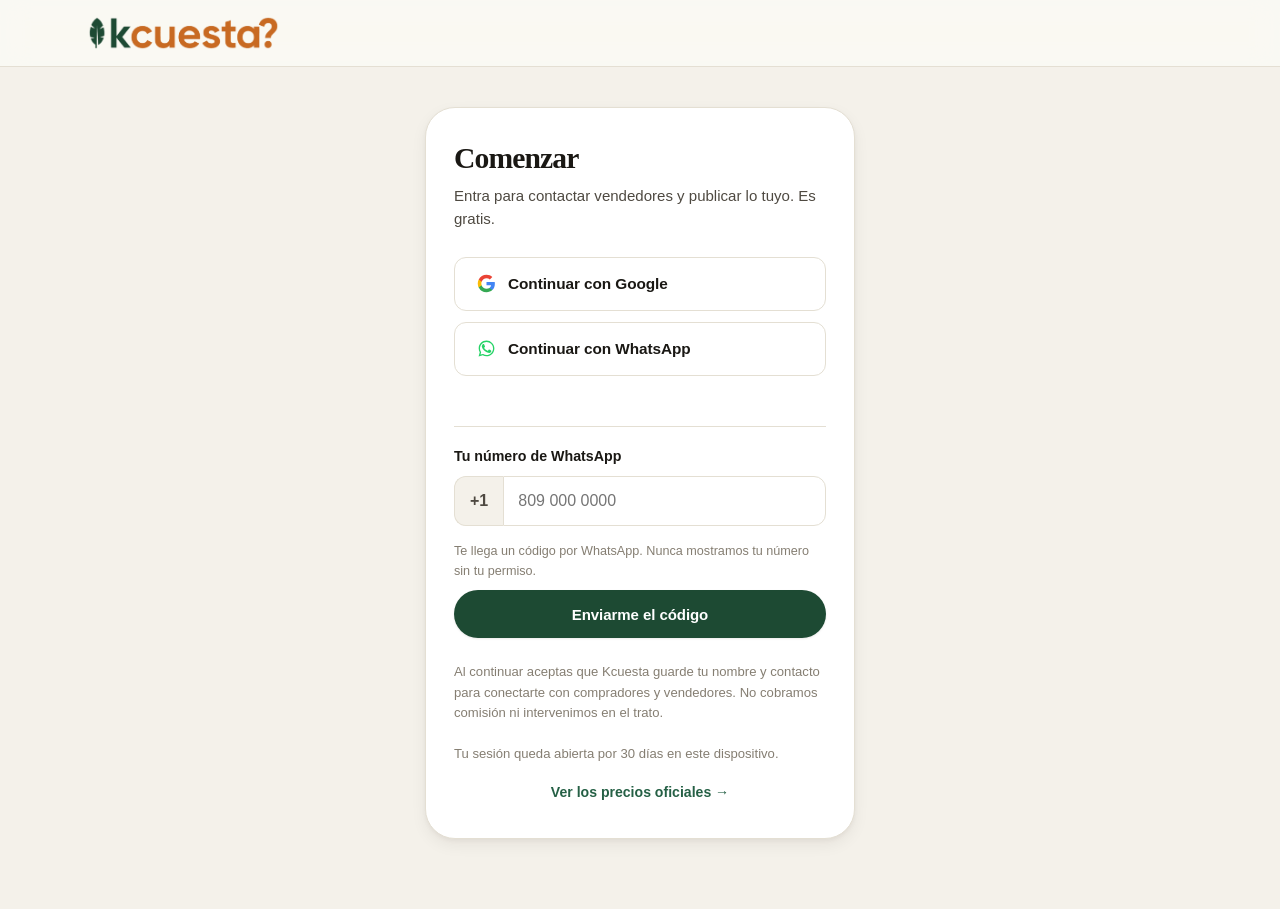
==== commit b5141ab5: "Logo nuevo con el signo de interrogación El wordmark ahora cierra con "?", que ata la marca a la pre" ====
--- a/entrar.html
+++ b/entrar.html
@@ -22,7 +22,7 @@
 
 <header class="barra">
   <div class="env barra-in">
-    <a href="index.html" class="marca"><img src="assets/brand/logo.png" alt="Kcuesta" width="168" height="34"></a>
+    <a href="index.html" class="marca"><img src="assets/brand/logo.png?v=5" alt="Kcuesta — ¿A cómo está?" width="192" height="34"></a>
   </div>
 </header>
 
